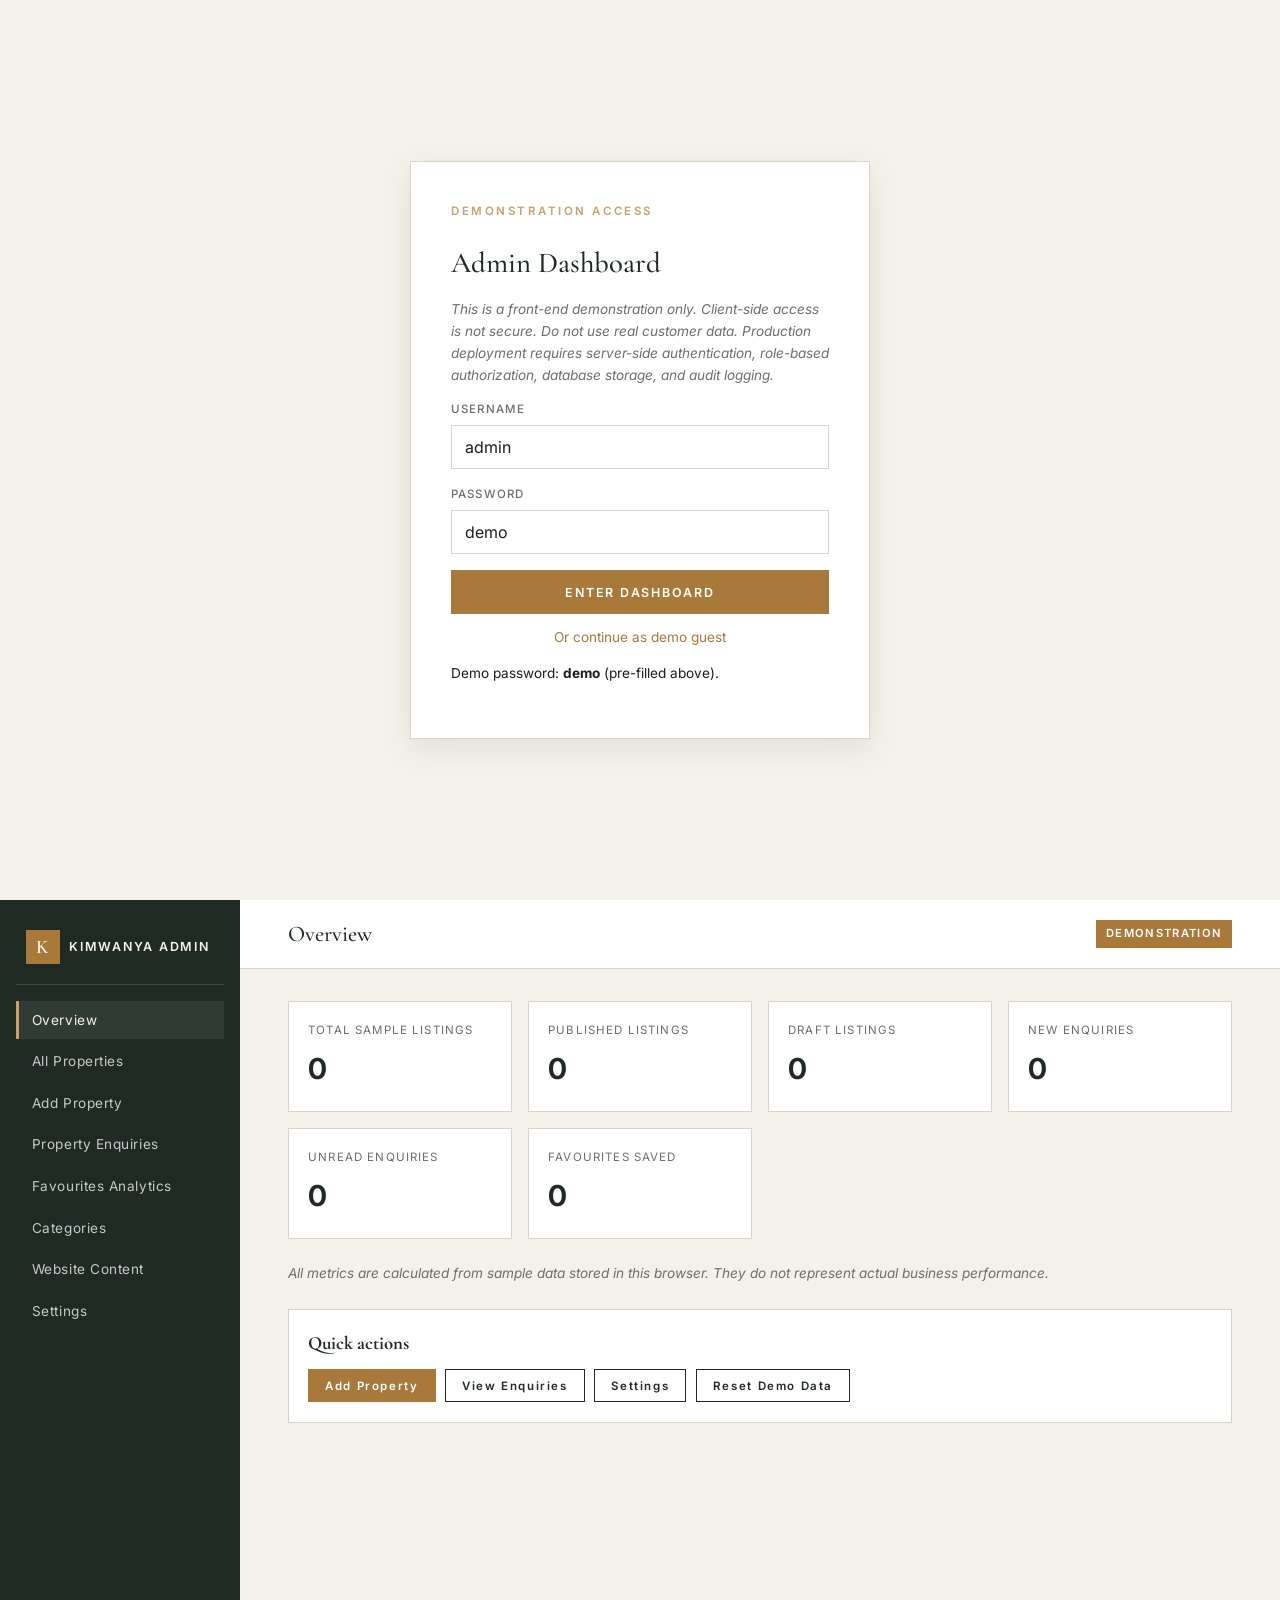
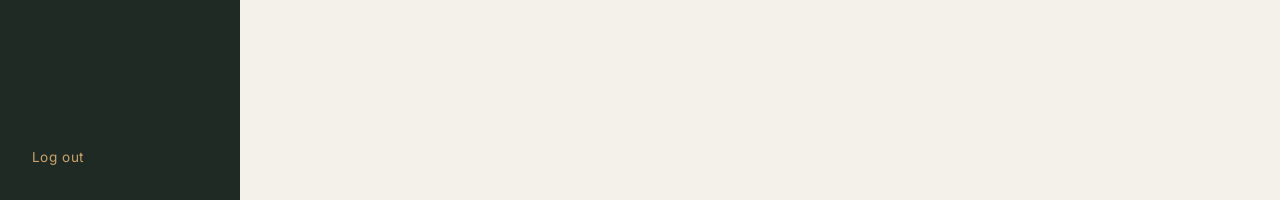
==== admin.html @ f90fd6a0 "Initial commit: Kimwanya Enterprises real estate website and admin dashboard" ====
<!DOCTYPE html>
<html lang="en">
<head>
<meta charset="UTF-8">
<meta name="viewport" content="width=device-width, initial-scale=1.0">
<title>Admin Dashboard | Kimwanya Enterprises (Demo)</title>
<meta name="robots" content="noindex">
<link rel="preconnect" href="https://fonts.googleapis.com">
<link rel="preconnect" href="https://fonts.gstatic.com" crossorigin>
<link href="https://fonts.googleapis.com/css2?family=Cormorant+Garamond:wght@400;500;600;700&family=Inter:wght@300;400;500;600;700&display=swap" rel="stylesheet">
<link rel="stylesheet" href="css/style.css">
<link rel="stylesheet" href="css/admin.css">
</head>
<body class="admin-body">

<!-- LOGIN -->
<div class="login-screen" id="loginScreen" hidden>
  <div class="login-card">
    <p class="eyebrow">DEMONSTRATION ACCESS</p>
    <h1 class="section-title" style="font-size:1.8rem">Admin Dashboard</h1>
    <p class="note">This is a front-end demonstration only. Client-side access is not secure. Do not use real customer data. Production deployment requires server-side authentication, role-based authorization, database storage, and audit logging.</p>
    <div class="field"><label for="loginUser">Username</label><input type="text" id="loginUser" value="admin"></div>
    <div class="field"><label for="loginPass">Password</label><input type="text" id="loginPass" value="demo"></div>
    <button class="btn btn-primary" id="loginBtn" style="width:100%">ENTER DASHBOARD</button>
    <p style="margin-top:0.8rem;text-align:center;font-size:0.85rem">
      <a href="#" id="guestLink" style="color:var(--color-bronze)">Or continue as demo guest</a>
    </p>
    <p class="form-feedback" id="loginFeedback">Demo password: <strong>demo</strong> (pre-filled above).</p>
  </div>
</div>

<!-- DASHBOARD -->
<div class="dashboard" id="dashboard">
  <aside class="sidebar" id="sidebar">
    <div class="sidebar-brand">
      <span class="brand-mark">K</span>
      <span class="brand-name">KIMWANYA ADMIN</span>
    </div>
    <nav class="sidebar-nav">
      <button class="side-link active" data-section="overview">Overview</button>
      <button class="side-link" data-section="properties">All Properties</button>
      <button class="side-link" data-section="addproperty">Add Property</button>
      <button class="side-link" data-section="enquiries">Property Enquiries</button>
      <button class="side-link" data-section="favourites">Favourites Analytics</button>
      <button class="side-link" data-section="categories">Categories</button>
      <button class="side-link" data-section="content">Website Content</button>
      <button class="side-link" data-section="settings">Settings</button>
    </nav>
    <button class="side-link side-logout" id="logoutBtn">Log out</button>
  </aside>

  <div class="dash-main">
    <header class="dash-header">
      <button class="nav-toggle" id="sideToggle" aria-label="Toggle sidebar"><span></span><span></span><span></span></button>
      <h2 id="sectionTitle">Overview</h2>
      <span class="demo-badge">DEMONSTRATION</span>
    </header>

    <div class="dash-content">
      <!-- OVERVIEW -->
      <section class="dash-section" id="sec-overview">
        <div class="metrics-grid">
          <div class="metric"><span class="metric-label">Total Sample Listings</span><span class="metric-value" id="mTotal">0</span></div>
          <div class="metric"><span class="metric-label">Published Listings</span><span class="metric-value" id="mPublished">0</span></div>
          <div class="metric"><span class="metric-label">Draft Listings</span><span class="metric-value" id="mDraft">0</span></div>
          <div class="metric"><span class="metric-label">New Enquiries</span><span class="metric-value" id="mNew">0</span></div>
          <div class="metric"><span class="metric-label">Unread Enquiries</span><span class="metric-value" id="mUnread">0</span></div>
          <div class="metric"><span class="metric-label">Favourites Saved</span><span class="metric-value" id="mFavs">0</span></div>
        </div>
        <p class="note" style="margin-top:1.5rem">All metrics are calculated from sample data stored in this browser. They do not represent actual business performance.</p>
        <div class="card" style="margin-top:1.5rem;padding:1.2rem">
          <h3 style="font-family:var(--font-serif);color:var(--color-midnight);margin:0 0 .6rem">Quick actions</h3>
          <div style="display:flex;gap:.6rem;flex-wrap:wrap">
            <button class="btn btn-primary btn-sm" data-goto="addproperty">Add Property</button>
            <button class="btn btn-outline btn-sm" data-goto="enquiries">View Enquiries</button>
            <button class="btn btn-outline btn-sm" data-goto="settings">Settings</button>
            <button class="btn btn-outline btn-sm" id="resetDataBtn">Reset Demo Data</button>
          </div>
        </div>
      </section>

      <!-- ALL PROPERTIES -->
      <section class="dash-section" id="sec-properties" hidden>
        <div class="toolbar">
          <input type="text" id="propSearch" placeholder="Search properties...">
          <select id="propFilterStatus"><option value="">All statuses</option><option value="published">Published</option><option value="draft">Draft</option></select>
          <select id="propFilterCat"><option value="">All categories</option></select>
          <button class="btn btn-outline btn-sm" id="exportPropsBtn">EXPORT CSV</button>
        </div>
        <div class="table-wrap">
          <table class="dash-table" id="propsTable">
            <thead><tr>
              <th>Ref</th><th>Title</th><th>Category</th><th>Location</th><th>Price</th><th>Status</th><th>Availability</th><th>Actions</th>
            </tr></thead>
            <tbody></tbody>
          </table>
        </div>
      </section>

      <!-- ADD/EDIT PROPERTY -->
      <section class="dash-section" id="sec-addproperty" hidden>
        <form id="propertyForm" class="form-card" novalidate>
          <input type="hidden" id="pfId">
          <h3 id="formTitle" style="font-family:var(--font-serif);color:var(--color-midnight);margin:0 0 1rem">Add Property</h3>
          <div class="form-grid">
            <div class="field"><label for="pfTitle">Title *</label><input type="text" id="pfTitle" required></div>
            <div class="field"><label for="pfRef">Reference *</label><input type="text" id="pfRef" required placeholder="KE-2024-XXX"></div>
            <div class="field"><label for="pfCategory">Category *</label>
              <select id="pfCategory" required></select></div>
            <div class="field"><label for="pfTransaction">Transaction *</label>
              <select id="pfTransaction" required>
                <option>For Sale</option><option>For Rent</option><option>Land for Sale</option><option>Commercial Property</option>
              </select></div>
            <div class="field"><label for="pfLocation">Location *</label><input type="text" id="pfLocation" required></div>
            <div class="field"><label for="pfPrice">Price (KSh) *</label><input type="number" id="pfPrice" required min="0"></div>
            <div class="field"><label for="pfBedrooms">Bedrooms</label><input type="number" id="pfBedrooms" min="0"></div>
            <div class="field"><label for="pfBathrooms">Bathrooms</label><input type="number" id="pfBathrooms" min="0"></div>
            <div class="field"><label for="pfLand">Land size</label><input type="text" id="pfLand" placeholder="e.g. 1/8 acre"></div>
            <div class="field"><label for="pfBuilt">Built-up area</label><input type="text" id="pfBuilt" placeholder="e.g. 120 sqm"></div>
            <div class="field"><label for="pfAvailability">Availability *</label>
              <select id="pfAvailability" required>
                <option>Available</option><option>Sold</option><option>Rented</option><option>Reserved</option>
              </select></div>
            <div class="field"><label for="pfStatus">Status *</label>
              <select id="pfStatus" required>
                <option value="published">Published</option><option value="draft">Draft</option>
              </select></div>
          </div>
          <div class="field"><label for="pfDesc">Description *</label><textarea id="pfDesc" rows="4" required></textarea></div>
          <div class="field"><label for="pfAmenities">Amenities (comma separated)</label><input type="text" id="pfAmenities" placeholder="Parking, Water, Electricity"></div>
          <div class="field"><label for="pfImages">Image URLs (one per line)</label><textarea id="pfImages" rows="3" placeholder="assets/images/img_3.jpg"></textarea></div>
          <div class="field"><label><input type="checkbox" id="pfFeatured"> Featured listing</label></div>
          <div class="field"><label><input type="checkbox" id="pfSample" checked> Sample listing (illustrative)</label></div>
          <div style="display:flex;gap:.6rem;margin-top:1rem">
            <button type="submit" class="btn btn-primary" id="pfSubmit">SAVE PROPERTY</button>
            <button type="button" class="btn btn-outline" id="pfReset">CLEAR</button>
          </div>
          <p class="form-feedback" id="pfFeedback"></p>
        </form>
      </section>

      <!-- ENQUIRIES -->
      <section class="dash-section" id="sec-enquiries" hidden>
        <div class="toolbar">
          <input type="text" id="enqSearch" placeholder="Search enquiries...">
          <select id="enqFilterStatus"><option value="">All statuses</option><option>New</option><option>Contacted</option><option>Follow-up Required</option><option>Closed</option></select>
          <button class="btn btn-outline btn-sm" id="exportEnqBtn">EXPORT CSV</button>
        </div>
        <div class="table-wrap">
          <table class="dash-table" id="enqTable">
            <thead><tr>
              <th>ID</th><th>Name</th><th>Phone</th><th>Email</th><th>Property Ref</th><th>Date</th><th>Status</th><th>Actions</th>
            </tr></thead>
            <tbody></tbody>
          </table>
        </div>
        <div id="enqDetail" class="card" style="padding:1.2rem;margin-top:1.5rem" hidden></div>
      </section>

      <!-- FAVOURITES ANALYTICS -->
      <section class="dash-section" id="sec-favourites" hidden>
        <div class="metrics-grid">
          <div class="metric"><span class="metric-label">Total Favourites</span><span class="metric-value" id="fTotal">0</span></div>
        </div>
        <div class="table-wrap" style="margin-top:1.5rem">
          <table class="dash-table" id="favTable">
            <thead><tr><th>Property Ref</th><th>Title</th><th>Times Saved</th></tr></thead>
            <tbody></tbody>
          </table>
        </div>
        <p class="note" style="margin-top:1rem">Favourites are stored per browser and are not user-attributed in this demonstration.</p>
      </section>

      <!-- CATEGORIES -->
      <section class="dash-section" id="sec-categories" hidden>
        <form id="catForm" class="form-card" style="max-width:500px">
          <div class="field"><label for="catName">New category name</label><input type="text" id="catName" required></div>
          <button type="submit" class="btn btn-primary btn-sm">ADD CATEGORY</button>
        </form>
        <div class="table-wrap" style="margin-top:1.5rem">
          <table class="dash-table" id="catTable">
            <thead><tr><th>Name</th><th>Actions</th></tr></thead>
            <tbody></tbody>
          </table>
        </div>
      </section>

      <!-- CONTENT -->
      <section class="dash-section" id="sec-content" hidden>
        <form id="contentForm" class="form-card">
          <div class="field"><label for="cHeroHeadline">Homepage headline</label><input type="text" id="cHeroHeadline"></div>
          <div class="field"><label for="cHeroDesc">Homepage description</label><textarea id="cHeroDesc" rows="3"></textarea></div>
          <div class="field"><label for="cAboutTitle">About title</label><input type="text" id="cAboutTitle"></div>
          <div class="field"><label for="cAboutText">About text</label><textarea id="cAboutText" rows="4"></textarea></div>
          <div class="field"><label for="cContactText">Contact text</label><textarea id="cContactText" rows="3"></textarea></div>
          <div class="field"><label for="cFooterText">Footer text</label><input type="text" id="cFooterText"></div>
          <div class="field"><label for="cAnnounce">Announcement bar</label><input type="text" id="cAnnounce"></div>
          <button type="submit" class="btn btn-primary btn-sm">SAVE CONTENT</button>
          <p class="form-feedback" id="contentFeedback"></p>
        </form>
      </section>

      <!-- SETTINGS -->
      <section class="dash-section" id="sec-settings" hidden>
        <form id="settingsForm" class="form-card">
          <div class="field"><label for="sBusinessName">Business display name</label><input type="text" id="sBusinessName"></div>
          <div class="field"><label for="sLocation">Location</label><input type="text" id="sLocation"></div>
          <div class="field"><label for="sCurrency">Currency</label><input type="text" id="sCurrency"></div>
          <div class="field"><label for="sPhone">Phone placeholder</label><input type="text" id="sPhone"></div>
          <div class="field"><label for="sEmail">Email placeholder</label><input type="text" id="sEmail"></div>
          <div class="field"><label for="sTheme">Theme preference</label>
            <select id="sTheme"><option value="light">Light</option><option value="dark">Dark (placeholder)</option></select></div>
          <button type="submit" class="btn btn-primary btn-sm">SAVE SETTINGS</button>
          <p class="form-feedback" id="settingsFeedback"></p>
        </form>
        <p class="note" style="margin-top:1rem">These settings apply only to this demonstration.</p>
      </section>
    </div>
  </div>
</div>

<script src="js/data.js"></script>
<script src="js/admin.js"></script>
</body>
</html>
---- css/style.css ----
:root {
  --color-midnight: #1F2A24;
  --color-midnight-2: #2A3630;
  --color-ivory: #F4F1EA;
  --color-white: #FFFFFF;
  --color-bronze: #A8793A;
  --color-bronze-soft: #C9A26B;
  --color-grey: #6B6F6C;
  --color-grey-light: #B8BDB9;
  --color-green: #2F6B4F;
  --color-text: #1C1C1C;
  --color-text-soft: #4A4A4A;
  --color-border: #D9D4C8;
  --color-border-dark: #2A3630;
  --font-serif: "Cormorant Garamond", Georgia, serif;
  --font-sans: "Inter", "Helvetica Neue", Arial, sans-serif;
  --radius: 2px;
  --shadow: 0 10px 30px rgba(20, 30, 24, 0.08);
  --shadow-sm: 0 4px 14px rgba(20, 30, 24, 0.06);
  --maxw: 1280px;
  --gutter: clamp(1.25rem, 4vw, 3rem);
}

* { box-sizing: border-box; }
html { scroll-behavior: smooth; }
body {
  margin: 0;
  font-family: var(--font-sans);
  color: var(--color-text);
  background: var(--color-white);
  line-height: 1.6;
  font-size: 16px;
  -webkit-font-smoothing: antialiased;
}
img { max-width: 100%; display: block; height: auto; }
a { color: inherit; text-decoration: none; }
button { font-family: inherit; cursor: pointer; }
input, select, textarea { font-family: inherit; font-size: 1rem; }

.container { max-width: var(--maxw); margin: 0 auto; padding: 0 var(--gutter); }
.narrow { max-width: 820px; }
.sr-only { position: absolute; width:1px; height:1px; overflow:hidden; clip:rect(0,0,0,0); }

/* Announcement */
.announce {
  background: var(--color-midnight);
  color: var(--color-ivory);
  text-align: center;
  font-size: 0.75rem;
  letter-spacing: 0.18em;
  padding: 0.6rem 1rem;
  font-weight: 500;
}

/* Header */
.site-header {
  position: sticky; top: 0; z-index: 50;
  background: rgba(255,255,255,0.92);
  backdrop-filter: blur(8px);
  border-bottom: 1px solid var(--color-border);
}
.header-inner {
  display: flex; align-items: center; justify-content: space-between;
  gap: 1.5rem; padding-top: 1rem; padding-bottom: 1rem;
}
.brand { display: flex; align-items: center; gap: 0.6rem; }
.brand-mark {
  width: 34px; height: 34px; display: grid; place-items: center;
  background: var(--color-midnight); color: var(--color-ivory);
  font-family: var(--font-serif); font-size: 1.2rem; font-weight: 600;
}
.brand-name {
  font-family: var(--font-sans); font-size: 0.85rem; font-weight: 600;
  letter-spacing: 0.14em; color: var(--color-midnight);
}
.main-nav { display: flex; gap: 1.6rem; }
.main-nav a {
  font-size: 0.85rem; letter-spacing: 0.06em; color: var(--color-text-soft);
  transition: color .2s ease; position: relative;
}
.main-nav a:hover { color: var(--color-midnight); }
.cta-list {
  background: var(--color-midnight); color: var(--color-ivory);
  padding: 0.7rem 1.2rem; font-size: 0.75rem; letter-spacing: 0.14em; font-weight: 600;
  transition: background .2s ease;
}
.cta-list:hover { background: var(--color-bronze); }
.nav-toggle { display: none; background: none; border: none; padding: 0.5rem; }
.nav-toggle span { display: block; width: 22px; height: 2px; background: var(--color-midnight); margin: 4px 0; }

/* Hero */
.hero { position: relative; min-height: 78vh; overflow: hidden; }
.hero-media { position: absolute; inset: 0; }
.hero-media img { width: 100%; height: 100%; object-fit: cover; }
.hero-overlay {
  position: absolute; inset: 0;
  background: linear-gradient(180deg, rgba(20,30,24,0.25) 0%, rgba(20,30,24,0.65) 100%);
}
.hero-content {
  position: relative; z-index: 2; color: var(--color-ivory);
  padding-top: 9rem; padding-bottom: 6rem; max-width: 900px;
}
.eyebrow {
  font-size: 0.72rem; letter-spacing: 0.22em; font-weight: 600;
  color: var(--color-bronze-soft); margin: 0 0 1.2rem;
}
.hero-title {
  font-family: var(--font-serif); font-size: clamp(2.4rem, 5.5vw, 4.2rem);
  line-height: 1.05; margin: 0 0 1.2rem; font-weight: 500;
  color: var(--color-white);
}
.hero-sub { font-size: 1.05rem; max-width: 620px; color: rgba(255,255,255,0.85); margin: 0 0 2rem; }
.hero-ctas { display: flex; gap: 1rem; flex-wrap: wrap; }

/* Buttons */
.btn {
  display: inline-flex; align-items: center; justify-content: center;
  padding: 0.85rem 1.6rem; font-size: 0.78rem; letter-spacing: 0.14em; font-weight: 600;
  border: 1px solid transparent; transition: all .2s ease; text-align: center;
}
.btn-primary { background: var(--color-bronze); color: var(--color-white); border-color: var(--color-bronze); }
.btn-primary:hover { background: var(--color-midnight); border-color: var(--color-midnight); }
.btn-ghost { background: transparent; color: var(--color-white); border-color: rgba(255,255,255,0.6); }
.btn-ghost:hover { background: rgba(255,255,255,0.12); }
.btn-outline { background: transparent; color: var(--color-midnight); border-color: var(--color-midnight); }
.btn-outline:hover { background: var(--color-midnight); color: var(--color-ivory); }
.btn-sm { padding: 0.55rem 1rem; font-size: 0.72rem; }
.btn[disabled] { opacity: 0.5; pointer-events: none; }

/* Search */
.search-section { background: var(--color-ivory); padding: 3rem 0; margin-top: -3rem; position: relative; z-index: 3; }
.search-form {
  display: grid; grid-template-columns: repeat(auto-fit, minmax(220px, 1fr)); gap: 1rem;
  background: var(--color-white); padding: 1.8rem; box-shadow: var(--shadow);
}
.field { display: flex; flex-direction: column; gap: 0.4rem; }
.field label { font-size: 0.72rem; letter-spacing: 0.1em; color: var(--color-grey); font-weight: 500; text-transform: uppercase; }
.field input, .field select, .field textarea {
  padding: 0.7rem 0.8rem; border: 1px solid var(--color-border);
  background: var(--color-white); color: var(--color-text);
}
.field input:focus, .field select:focus, .field textarea:focus { outline: none; border-color: var(--color-midnight); }
.field.actions { display: flex; flex-direction: row; gap: 0.6rem; align-items: flex-end; }
.field.actions .btn { flex: 1; }

/* Sections */
.section { padding: 5rem 0; }
.section-alt { background: var(--color-ivory); }
.section-head {
  display: flex; justify-content: space-between; align-items: flex-end;
  gap: 2rem; margin-bottom: 2.5rem; flex-wrap: wrap;
}
.section-title {
  font-family: var(--font-serif); font-size: clamp(1.9rem, 3.5vw, 2.8rem);
  margin: 0.4rem 0 0; font-weight: 500; color: var(--color-midnight);
}
.section-lead { color: var(--color-text-soft); max-width: 620px; margin: 0.6rem 0 0; }
.results-count { font-size: 0.85rem; color: var(--color-grey); margin: 0 0 1.5rem; }

/* Editorial grid */
.editorial-grid {
  display: grid; grid-template-columns: 2fr 1fr 1fr; gap: 1.5rem;
}
.card {
  background: var(--color-white); border: 1px solid var(--color-border);
  display: flex; flex-direction: column; transition: transform .25s ease, box-shadow .25s ease;
}
.card:hover { transform: translateY(-3px); box-shadow: var(--shadow); }
.card-media { position: relative; overflow: hidden; aspect-ratio: 4/3; }
.card-media img { width: 100%; height: 100%; object-fit: cover; transition: transform .5s ease; }
.card:hover .card-media img { transform: scale(1.04); }
.card-badge {
  position: absolute; top: 0.8rem; left: 0.8rem;
  background: var(--color-midnight); color: var(--color-ivory);
  font-size: 0.68rem; letter-spacing: 0.12em; padding: 0.35rem 0.6rem; font-weight: 600;
}
.card-badge.sample { background: var(--color-bronze); }
.card-body { padding: 1.2rem; display: flex; flex-direction: column; gap: 0.6rem; flex: 1; }
.card-title { font-family: var(--font-serif); font-size: 1.3rem; margin: 0; color: var(--color-midnight); font-weight: 500; }
.card-loc { font-size: 0.85rem; color: var(--color-grey); }
.card-price { font-family: var(--font-sans); font-size: 1.15rem; font-weight: 700; color: var(--color-midnight); margin: 0.2rem 0; }
.card-meta { display: flex; gap: 1rem; font-size: 0.8rem; color: var(--color-text-soft); flex-wrap: wrap; }
.card-desc { font-size: 0.9rem; color: var(--color-text-soft); margin: 0.2rem 0; }
.card-ref { font-size: 0.72rem; color: var(--color-grey); letter-spacing: 0.08em; }
.card-actions { display: flex; gap: 0.6rem; margin-top: auto; padding-top: 0.8rem; flex-wrap: wrap; }
.card.featured-large { grid-column: span 2; grid-row: span 2; }
.card.featured-large .card-media { aspect-ratio: 16/10; }
.card.featured-large .card-title { font-size: 1.7rem; }

/* Land grid */
.land-grid { display: grid; grid-template-columns: repeat(3, 1fr); gap: 1.5rem; }
.land-card { background: var(--color-white); border: 1px solid var(--color-border); }
.land-card .card-media { aspect-ratio: 4/3; }
.land-specs { display: grid; grid-template-columns: 1fr 1fr; gap: 0.6rem; padding: 1rem 1.2rem; border-top: 1px solid var(--color-border); font-size: 0.85rem; }
.land-specs dt { color: var(--color-grey); font-size: 0.72rem; letter-spacing: 0.08em; text-transform: uppercase; }
.land-specs dd { margin: 0; font-weight: 500; color: var(--color-midnight); }

/* Rental grid */
.rental-grid { display: grid; grid-template-columns: repeat(3, 1fr); gap: 1.5rem; }

/* Compare */
.compare-bar { display: flex; gap: 0.6rem; flex-wrap: wrap; margin-bottom: 1.5rem; }
.compare-chip {
  display: inline-flex; align-items: center; gap: 0.5rem;
  background: var(--color-midnight); color: var(--color-ivory);
  padding: 0.5rem 0.8rem; font-size: 0.75rem; letter-spacing: 0.08em;
}
.compare-chip button { background: none; border: none; color: var(--color-ivory); font-size: 1rem; padding: 0; }
.compare-table-wrap { overflow-x: auto; }
.compare-table { width: 100%; border-collapse: collapse; background: var(--color-white); }
.compare-table th, .compare-table td { padding: 0.9rem 1rem; border: 1px solid var(--color-border); text-align: left; font-size: 0.9rem; vertical-align: top; }
.compare-table th { background: var(--color-ivory); color: var(--color-midnight); font-weight: 600; }
.compare-table td:first-child { font-weight: 600; color: var(--color-grey); width: 28%; }

/* Trust */
.trust-list { list-style: none; padding: 0; margin: 1.5rem 0; }
.trust-list li { padding: 0.9rem 0; border-bottom: 1px solid var(--color-border); }
.trust-list li strong { color: var(--color-midnight); }
.note { font-size: 0.85rem; color: var(--color-grey); font-style: italic; }

/* About two-col */
.two-col { display: grid; grid-template-columns: 1fr 1fr; gap: 3rem; align-items: center; }
.about-image img { width: 100%; aspect-ratio: 4/3; object-fit: cover; }

/* Contact */
.contact-placeholder { background: var(--color-ivory); padding: 1.2rem; border: 1px dashed var(--color-border); font-size: 0.9rem; }
.contact-placeholder p { margin: 0.3rem 0; }
.form-card { background: var(--color-white); padding: 1.8rem; border: 1px solid var(--color-border); box-shadow: var(--shadow-sm); }
.form-card .field { margin-bottom: 1rem; }
.form-card textarea { resize: vertical; }
.form-feedback { font-size: 0.85rem; margin-top: 0.8rem; min-height: 1.2rem; }
.form-feedback.success { color: var(--color-green); }
.form-feedback.error { color: #9B3A2A; }

/* Footer */
.site-footer { background: var(--color-midnight); color: var(--color-ivory); padding: 3rem 0 1.5rem; margin-top: 4rem; }
.footer-inner { display: flex; justify-content: space-between; gap: 2rem; flex-wrap: wrap; }
.footer-brand { color: var(--color-ivory); font-size: 1rem; margin: 0 0 0.4rem; }
.site-footer p { margin: 0.2rem 0; color: rgba(255,255,255,0.7); font-size: 0.9rem; }
.footer-links { display: flex; gap: 1.4rem; }
.footer-links a { color: rgba(255,255,255,0.8); font-size: 0.85rem; }
.footer-links a:hover { color: var(--color-bronze-soft); }
.footer-credit { margin-top: 2rem; padding-top: 1.2rem; border-top: 1px solid rgba(255,255,255,0.15); }
.footer-credit p { font-size: 0.78rem; color: rgba(255,255,255,0.5); }

/* Favourite button */
.fav-btn {
  background: none; border: 1px solid var(--color-border); padding: 0.5rem 0.8rem;
  font-size: 0.75rem; letter-spacing: 0.08em; color: var(--color-text-soft);
  transition: all .2s ease;
}
.fav-btn.active { background: var(--color-bronze); color: var(--color-white); border-color: var(--color-bronze); }
.fav-btn:hover { border-color: var(--color-midnight); }

/* Lightbox */
.lightbox {
  position: fixed; inset: 0; background: rgba(10,15,12,0.92); z-index: 100;
  display: flex; align-items: center; justify-content: center; padding: 2rem;
}
.lightbox[hidden] { display: none; }
.lightbox img { max-width: 90vw; max-height: 85vh; object-fit: contain; }
.lb-close, .lb-prev, .lb-next {
  position: absolute; background: none; border: none; color: var(--color-white);
  font-size: 2rem; padding: 1rem;
}
.lb-close { top: 1rem; right: 1rem; }
.lb-prev { left: 1rem; top: 50%; transform: translateY(-50%); }
.lb-next { right: 1rem; top: 50%; transform: translateY(-50%); }

/* Responsive */
@media (max-width: 900px) {
  .main-nav {
    position: fixed; top: 64px; left: 0; right: 0; background: var(--color-white);
    flex-direction: column; padding: 1rem var(--gutter); border-bottom: 1px solid var(--color-border);
    transform: translateY(-120%); transition: transform .25s ease; gap: 0.8rem; z-index: 49;
  }
  .main-nav.open { transform: translateY(0); }
  .nav-toggle { display: block; }
  .cta-list { display: none; }
  .search-form { grid-template-columns: repeat(2, 1fr); }
  .editorial-grid { grid-template-columns: 1fr 1fr; }
  .card.featured-large { grid-column: span 2; grid-row: auto; }
  .land-grid, .rental-grid { grid-template-columns: repeat(2, 1fr); }
  .two-col { grid-template-columns: 1fr; }
}
@media (max-width: 640px) {
  .main-nav {
    position: fixed; top: 64px; left: 0; right: 0; background: var(--color-white);
    flex-direction: column; padding: 1rem var(--gutter); border-bottom: 1px solid var(--color-border);
    transform: translateY(-120%); transition: transform .25s ease; gap: 0.8rem;
  }
  .main-nav.open { transform: translateY(0); }
  .nav-toggle { display: block; }
  .cta-list { display: none; }
  .search-form { grid-template-columns: 1fr; }
  .editorial-grid { grid-template-columns: 1fr; }
  .card.featured-large { grid-column: auto; }
  .land-grid, .rental-grid { grid-template-columns: 1fr; }
  .hero { min-height: 60vh; }
  .hero-content { padding-top: 6rem; }
}
@media (min-width: 1400px) {
  .hero-title { font-size: 4.6rem; }
}
---- css/admin.css ----
@import url('style.css');

body.admin-body { background: var(--color-ivory); overflow-x: hidden; }

.login-screen {
  min-height: 100vh; display: grid; place-items: center; padding: 2rem;
}
.login-card {
  background: var(--color-white); padding: 2.5rem; max-width: 460px; width: 100%;
  border: 1px solid var(--color-border); box-shadow: var(--shadow);
}
.login-card .field { margin-bottom: 1rem; }

.dashboard { display: grid; grid-template-columns: 240px 1fr; min-height: 100vh; }

.sidebar {
  background: var(--color-midnight); color: var(--color-ivory);
  padding: 1.5rem 1rem; display: flex; flex-direction: column; gap: 0.4rem;
  position: sticky; top: 0; height: 100vh; overflow-y: auto;
}
.sidebar-brand { display: flex; align-items: center; gap: 0.6rem; padding: 0.4rem 0.6rem 1.2rem; border-bottom: 1px solid rgba(255,255,255,0.12); margin-bottom: 0.6rem; }
.sidebar-brand .brand-mark { background: var(--color-bronze); }
.sidebar-brand .brand-name { color: var(--color-ivory); font-size: 0.78rem; }
.sidebar-nav { display: flex; flex-direction: column; gap: 0.2rem; flex: 1; }
.side-link {
  background: none; border: none; color: rgba(255,255,255,0.75);
  text-align: left; padding: 0.7rem 0.8rem; font-size: 0.85rem; letter-spacing: 0.04em;
  border-left: 3px solid transparent; transition: all .15s ease;
}
.side-link:hover { color: var(--color-ivory); background: rgba(255,255,255,0.06); }
.side-link.active { color: var(--color-ivory); border-left-color: var(--color-bronze-soft); background: rgba(255,255,255,0.08); }
.side-logout { margin-top: auto; color: var(--color-bronze-soft); }

.dash-main { display: flex; flex-direction: column; min-width: 0; }
.dash-header {
  background: var(--color-white); border-bottom: 1px solid var(--color-border);
  padding: 1rem var(--gutter); display: flex; align-items: center; gap: 1rem;
  position: sticky; top: 0; z-index: 10;
}
.dash-header h2 { font-family: var(--font-serif); font-size: 1.4rem; color: var(--color-midnight); margin: 0; flex: 1; font-weight: 500; }
.demo-badge { background: var(--color-bronze); color: #fff; font-size: 0.7rem; letter-spacing: 0.12em; padding: 0.3rem 0.6rem; font-weight: 600; }
.dash-content { padding: 2rem var(--gutter); }

.dash-section {  }
.metrics-grid { display: grid; grid-template-columns: repeat(auto-fit, minmax(180px, 1fr)); gap: 1rem; }
.metric { background: var(--color-white); border: 1px solid var(--color-border); padding: 1.2rem; }
.metric-label { display: block; font-size: 0.72rem; letter-spacing: 0.1em; color: var(--color-grey); text-transform: uppercase; margin-bottom: 0.4rem; }
.metric-value { font-size: 1.8rem; font-weight: 700; color: var(--color-midnight); font-family: var(--font-sans); }

.toolbar { display: flex; gap: 0.6rem; flex-wrap: wrap; margin-bottom: 1rem; align-items: center; }
.toolbar input, .toolbar select { padding: 0.6rem 0.8rem; border: 1px solid var(--color-border); background: var(--color-white); }

.table-wrap { overflow-x: auto; background: var(--color-white); border: 1px solid var(--color-border); }
.dash-table { width: 100%; border-collapse: collapse; font-size: 0.85rem; }
.dash-table th, .dash-table td { padding: 0.7rem 0.8rem; border-bottom: 1px solid var(--color-border); text-align: left; vertical-align: top; }
.dash-table th { background: var(--color-ivory); color: var(--color-midnight); font-weight: 600; font-size: 0.75rem; letter-spacing: 0.06em; text-transform: uppercase; }
.dash-table tbody tr:hover { background: #FAF8F3; }
.dash-table .actions { display: flex; gap: 0.4rem; flex-wrap: wrap; }

.form-grid { display: grid; grid-template-columns: repeat(2, 1fr); gap: 1rem; }
@media (max-width: 700px) { .form-grid { grid-template-columns: 1fr; } }

.nav-toggle { display: none; background: none; border: none; padding: 0.5rem; }
.nav-toggle span { display: block; width: 22px; height: 2px; background: var(--color-midnight); margin: 4px 0; }

@media (max-width: 820px) {
  .dashboard { grid-template-columns: 1fr; }
  .sidebar { position: fixed; top: 0; left: 0; bottom: 0; transform: translateX(-100%); transition: transform .25s ease; z-index: 40; width: 260px; }
  .sidebar.open { transform: translateX(0); }
  .nav-toggle { display: block; }
}
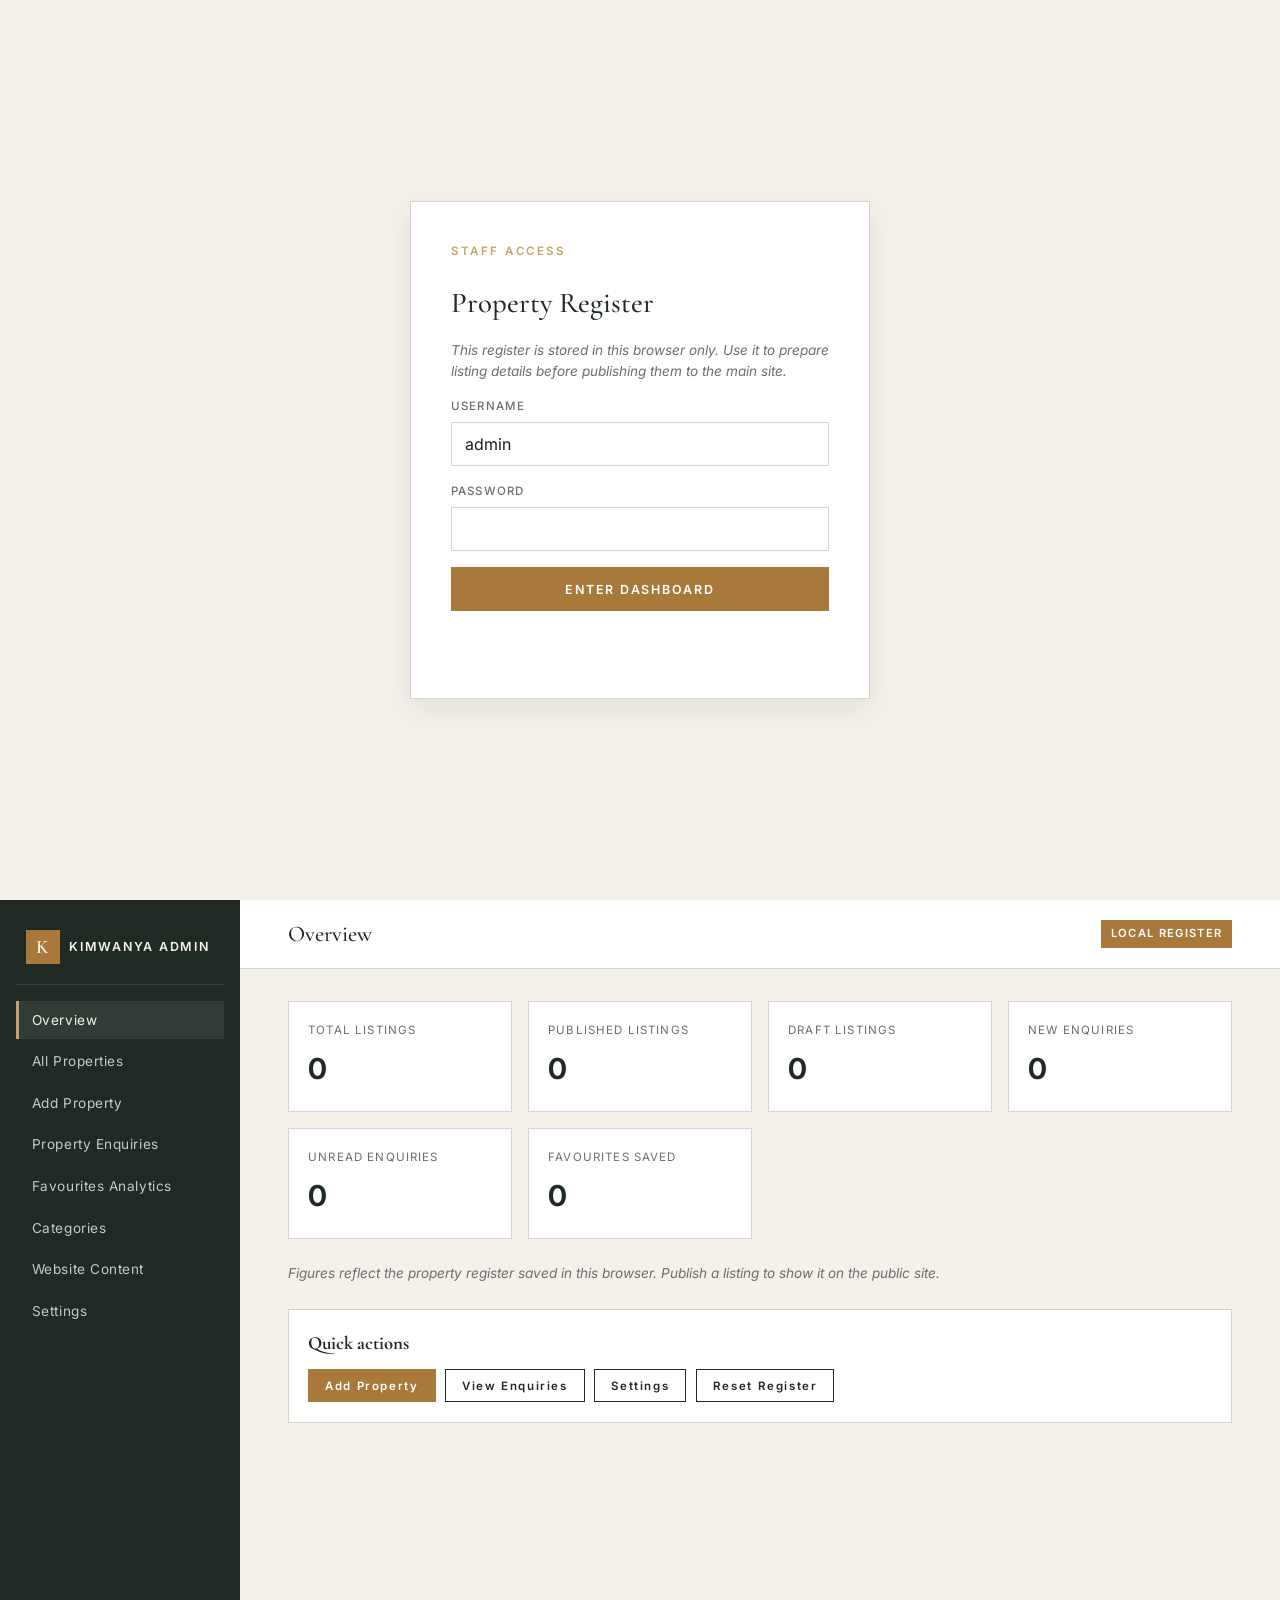
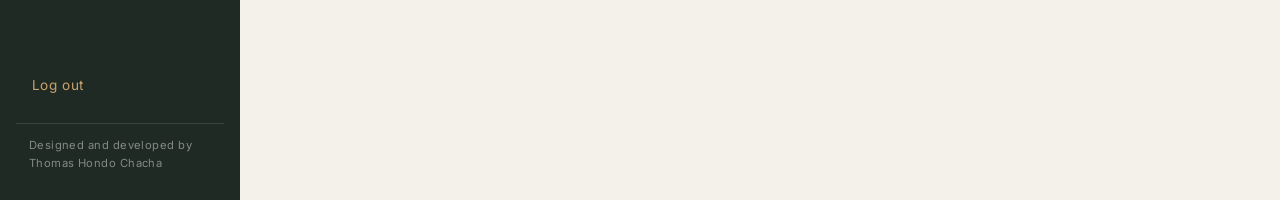
==== commit 7ac0c8d9: "Refine Kimwanya website content and presentation" ====
--- a/admin.html
+++ b/admin.html
@@ -3,7 +3,7 @@
 <head>
 <meta charset="UTF-8">
 <meta name="viewport" content="width=device-width, initial-scale=1.0">
-<title>Admin Dashboard | Kimwanya Enterprises (Demo)</title>
+<title>Property Register | Kimwanya Enterprises</title>
 <meta name="robots" content="noindex">
 <link rel="preconnect" href="https://fonts.googleapis.com">
 <link rel="preconnect" href="https://fonts.gstatic.com" crossorigin>
@@ -16,16 +16,15 @@
 <!-- LOGIN -->
 <div class="login-screen" id="loginScreen" hidden>
   <div class="login-card">
-    <p class="eyebrow">DEMONSTRATION ACCESS</p>
-    <h1 class="section-title" style="font-size:1.8rem">Admin Dashboard</h1>
-    <p class="note">This is a front-end demonstration only. Client-side access is not secure. Do not use real customer data. Production deployment requires server-side authentication, role-based authorization, database storage, and audit logging.</p>
+    <p class="eyebrow">STAFF ACCESS</p>
+    <h1 class="section-title" style="font-size:1.8rem">Property Register</h1>
+    <p class="note">This register is stored in this browser only. Use it to prepare listing details before publishing them to the main site.</p>
     <div class="field"><label for="loginUser">Username</label><input type="text" id="loginUser" value="admin"></div>
-    <div class="field"><label for="loginPass">Password</label><input type="text" id="loginPass" value="demo"></div>
+    <div class="field"><label for="loginPass">Password</label><input type="password" id="loginPass" autocomplete="current-password"></div>
     <button class="btn btn-primary" id="loginBtn" style="width:100%">ENTER DASHBOARD</button>
     <p style="margin-top:0.8rem;text-align:center;font-size:0.85rem">
-      <a href="#" id="guestLink" style="color:var(--color-bronze)">Or continue as demo guest</a>
     </p>
-    <p class="form-feedback" id="loginFeedback">Demo password: <strong>demo</strong> (pre-filled above).</p>
+    <p class="form-feedback" id="loginFeedback"></p>
   </div>
 </div>
 
@@ -47,34 +46,35 @@
       <button class="side-link" data-section="settings">Settings</button>
     </nav>
     <button class="side-link side-logout" id="logoutBtn">Log out</button>
+    <a class="side-credit" href="https://thomashondochacha.co.ke/" target="_blank" rel="noopener noreferrer">Designed and developed by Thomas Hondo Chacha</a>
   </aside>
 
   <div class="dash-main">
     <header class="dash-header">
       <button class="nav-toggle" id="sideToggle" aria-label="Toggle sidebar"><span></span><span></span><span></span></button>
       <h2 id="sectionTitle">Overview</h2>
-      <span class="demo-badge">DEMONSTRATION</span>
+      <span class="local-badge">LOCAL REGISTER</span>
     </header>
 
     <div class="dash-content">
       <!-- OVERVIEW -->
       <section class="dash-section" id="sec-overview">
         <div class="metrics-grid">
-          <div class="metric"><span class="metric-label">Total Sample Listings</span><span class="metric-value" id="mTotal">0</span></div>
+          <div class="metric"><span class="metric-label">Total Listings</span><span class="metric-value" id="mTotal">0</span></div>
           <div class="metric"><span class="metric-label">Published Listings</span><span class="metric-value" id="mPublished">0</span></div>
           <div class="metric"><span class="metric-label">Draft Listings</span><span class="metric-value" id="mDraft">0</span></div>
           <div class="metric"><span class="metric-label">New Enquiries</span><span class="metric-value" id="mNew">0</span></div>
           <div class="metric"><span class="metric-label">Unread Enquiries</span><span class="metric-value" id="mUnread">0</span></div>
           <div class="metric"><span class="metric-label">Favourites Saved</span><span class="metric-value" id="mFavs">0</span></div>
         </div>
-        <p class="note" style="margin-top:1.5rem">All metrics are calculated from sample data stored in this browser. They do not represent actual business performance.</p>
+        <p class="note" style="margin-top:1.5rem">Figures reflect the property register saved in this browser. Publish a listing to show it on the public site.</p>
         <div class="card" style="margin-top:1.5rem;padding:1.2rem">
           <h3 style="font-family:var(--font-serif);color:var(--color-midnight);margin:0 0 .6rem">Quick actions</h3>
           <div style="display:flex;gap:.6rem;flex-wrap:wrap">
             <button class="btn btn-primary btn-sm" data-goto="addproperty">Add Property</button>
             <button class="btn btn-outline btn-sm" data-goto="enquiries">View Enquiries</button>
             <button class="btn btn-outline btn-sm" data-goto="settings">Settings</button>
-            <button class="btn btn-outline btn-sm" id="resetDataBtn">Reset Demo Data</button>
+            <button class="btn btn-outline btn-sm" id="resetDataBtn">Reset Register</button>
           </div>
         </div>
       </section>
@@ -130,7 +130,7 @@
           <div class="field"><label for="pfAmenities">Amenities (comma separated)</label><input type="text" id="pfAmenities" placeholder="Parking, Water, Electricity"></div>
           <div class="field"><label for="pfImages">Image URLs (one per line)</label><textarea id="pfImages" rows="3" placeholder="assets/images/img_3.jpg"></textarea></div>
           <div class="field"><label><input type="checkbox" id="pfFeatured"> Featured listing</label></div>
-          <div class="field"><label><input type="checkbox" id="pfSample" checked> Sample listing (illustrative)</label></div>
+          <div class="field"><label><input type="checkbox" id="pfSample"> Indicative listing</label></div>
           <div style="display:flex;gap:.6rem;margin-top:1rem">
             <button type="submit" class="btn btn-primary" id="pfSubmit">SAVE PROPERTY</button>
             <button type="button" class="btn btn-outline" id="pfReset">CLEAR</button>
@@ -168,7 +168,7 @@
             <tbody></tbody>
           </table>
         </div>
-        <p class="note" style="margin-top:1rem">Favourites are stored per browser and are not user-attributed in this demonstration.</p>
+        <p class="note" style="margin-top:1rem">Favourites are stored per browser and are not linked to individual visitors.</p>
       </section>
 
       <!-- CATEGORIES -->
@@ -206,14 +206,19 @@
           <div class="field"><label for="sBusinessName">Business display name</label><input type="text" id="sBusinessName"></div>
           <div class="field"><label for="sLocation">Location</label><input type="text" id="sLocation"></div>
           <div class="field"><label for="sCurrency">Currency</label><input type="text" id="sCurrency"></div>
-          <div class="field"><label for="sPhone">Phone placeholder</label><input type="text" id="sPhone"></div>
-          <div class="field"><label for="sEmail">Email placeholder</label><input type="text" id="sEmail"></div>
+          <div class="field"><label for="sPhone">Phone</label><input type="text" id="sPhone"></div>
+          <div class="field"><label for="sEmail">Email</label><input type="text" id="sEmail"></div>
+          <div class="field"><label for="sAddress">Physical address (Migori)</label><input type="text" id="sAddress"></div>
+          <div class="field"><label for="sKehancha">Kehancha branch address</label><input type="text" id="sKehancha"></div>
+          <div class="field"><label for="sLandmark">Landmark</label><input type="text" id="sLandmark"></div>
+          <div class="field"><label for="sOffices">Offices</label><input type="text" id="sOffices"></div>
+          <div class="field"><label for="sFacebook">Facebook URL</label><input type="text" id="sFacebook"></div>
           <div class="field"><label for="sTheme">Theme preference</label>
-            <select id="sTheme"><option value="light">Light</option><option value="dark">Dark (placeholder)</option></select></div>
+            <select id="sTheme"><option value="light">Light</option><option value="dark">Dark</option></select></div>
           <button type="submit" class="btn btn-primary btn-sm">SAVE SETTINGS</button>
           <p class="form-feedback" id="settingsFeedback"></p>
         </form>
-        <p class="note" style="margin-top:1rem">These settings apply only to this demonstration.</p>
+        <p class="note" style="margin-top:1rem">These settings apply to this browser register.</p>
       </section>
     </div>
   </div>
--- a/css/style.css
+++ b/css/style.css
@@ -22,7 +22,7 @@
 }
 
 * { box-sizing: border-box; }
-html { scroll-behavior: smooth; }
+html { scroll-behavior: smooth; scroll-padding-top: 24px; }
 body {
   margin: 0;
   font-family: var(--font-sans);
@@ -174,7 +174,6 @@
   background: var(--color-midnight); color: var(--color-ivory);
   font-size: 0.68rem; letter-spacing: 0.12em; padding: 0.35rem 0.6rem; font-weight: 600;
 }
-.card-badge.sample { background: var(--color-bronze); }
 .card-body { padding: 1.2rem; display: flex; flex-direction: column; gap: 0.6rem; flex: 1; }
 .card-title { font-family: var(--font-serif); font-size: 1.3rem; margin: 0; color: var(--color-midnight); font-weight: 500; }
 .card-loc { font-size: 0.85rem; color: var(--color-grey); }
@@ -222,9 +221,18 @@
 .two-col { display: grid; grid-template-columns: 1fr 1fr; gap: 3rem; align-items: center; }
 .about-image img { width: 100%; aspect-ratio: 4/3; object-fit: cover; }
 
+/* Services */
+.services-grid { display: grid; grid-template-columns: repeat(3, 1fr); gap: 1.5rem; }
+.service-card { background: var(--color-white); border: 1px solid var(--color-border); padding: 1.8rem; display: flex; flex-direction: column; gap: 0.6rem; }
+.service-index { font-family: var(--font-serif); font-size: 1.6rem; color: var(--color-bronze); line-height: 1; }
+.service-card h3 { font-family: var(--font-serif); font-size: 1.35rem; color: var(--color-midnight); margin: 0; font-weight: 500; }
+.service-card p { font-size: 0.92rem; color: var(--color-text-soft); margin: 0; }
+
 /* Contact */
-.contact-placeholder { background: var(--color-ivory); padding: 1.2rem; border: 1px dashed var(--color-border); font-size: 0.9rem; }
-.contact-placeholder p { margin: 0.3rem 0; }
+.contact-card { background: var(--color-ivory); padding: 1.2rem; border: 1px dashed var(--color-border); font-size: 0.9rem; }
+.contact-card p { margin: 0.3rem 0; }
+.contact-card a { color: var(--color-midnight); text-decoration: underline; text-underline-offset: 2px; }
+.contact-card a:hover { color: var(--color-bronze); }
 .form-card { background: var(--color-white); padding: 1.8rem; border: 1px solid var(--color-border); box-shadow: var(--shadow-sm); }
 .form-card .field { margin-bottom: 1rem; }
 .form-card textarea { resize: vertical; }
@@ -242,6 +250,8 @@
 .footer-links a:hover { color: var(--color-bronze-soft); }
 .footer-credit { margin-top: 2rem; padding-top: 1.2rem; border-top: 1px solid rgba(255,255,255,0.15); }
 .footer-credit p { font-size: 0.78rem; color: rgba(255,255,255,0.5); }
+.footer-credit a { color: var(--color-bronze-soft); text-decoration: none; border-bottom: 1px solid transparent; transition: border-color .2s ease, color .2s ease; }
+.footer-credit a:hover { color: var(--color-white); border-bottom-color: var(--color-bronze-soft); }
 
 /* Favourite button */
 .fav-btn {
@@ -272,24 +282,35 @@
   .main-nav {
     position: fixed; top: 64px; left: 0; right: 0; background: var(--color-white);
     flex-direction: column; padding: 1rem var(--gutter); border-bottom: 1px solid var(--color-border);
-    transform: translateY(-120%); transition: transform .25s ease; gap: 0.8rem; z-index: 49;
+    transform: translateY(-120%); opacity: 0; visibility: hidden; pointer-events: none;
+    transition: transform .25s ease, opacity .25s ease, visibility 0s linear .25s;
+    gap: 0.8rem; z-index: 49;
   }
-  .main-nav.open { transform: translateY(0); }
+  .main-nav.open {
+    transform: translateY(0); opacity: 1; visibility: visible; pointer-events: auto;
+    transition: transform .25s ease, opacity .25s ease, visibility 0s;
+  }
   .nav-toggle { display: block; }
   .cta-list { display: none; }
   .search-form { grid-template-columns: repeat(2, 1fr); }
   .editorial-grid { grid-template-columns: 1fr 1fr; }
   .card.featured-large { grid-column: span 2; grid-row: auto; }
   .land-grid, .rental-grid { grid-template-columns: repeat(2, 1fr); }
+  .services-grid { grid-template-columns: 1fr; }
   .two-col { grid-template-columns: 1fr; }
 }
 @media (max-width: 640px) {
   .main-nav {
     position: fixed; top: 64px; left: 0; right: 0; background: var(--color-white);
     flex-direction: column; padding: 1rem var(--gutter); border-bottom: 1px solid var(--color-border);
-    transform: translateY(-120%); transition: transform .25s ease; gap: 0.8rem;
+    transform: translateY(-120%); opacity: 0; visibility: hidden; pointer-events: none;
+    transition: transform .25s ease, opacity .25s ease, visibility 0s linear .25s;
+    gap: 0.8rem;
   }
-  .main-nav.open { transform: translateY(0); }
+  .main-nav.open {
+    transform: translateY(0); opacity: 1; visibility: visible; pointer-events: auto;
+    transition: transform .25s ease, opacity .25s ease, visibility 0s;
+  }
   .nav-toggle { display: block; }
   .cta-list { display: none; }
   .search-form { grid-template-columns: 1fr; }
@@ -302,3 +323,88 @@
 @media (min-width: 1400px) {
   .hero-title { font-size: 4.6rem; }
 }
+
+/* Editorial enhancements */
+.hero-meta { display: flex; gap: 0.6rem; flex-wrap: wrap; margin-top: 2rem; }
+.hero-meta span {
+  border: 1px solid rgba(255,255,255,0.35);
+  padding: 0.45rem 0.85rem;
+  font-size: 0.72rem; letter-spacing: 0.08em;
+  color: rgba(255,255,255,0.9);
+}
+.work-grid { display: grid; grid-template-columns: repeat(3, 1fr); gap: 1.25rem; }
+.work-card {
+  position: relative; display: block; width: 100%; padding: 0;
+  border: 0; background: none; overflow: hidden; aspect-ratio: 4 / 5;
+}
+.work-card img { width: 100%; height: 100%; object-fit: cover; transition: transform .6s ease; }
+.work-card:hover img { transform: scale(1.04); }
+.work-caption {
+  position: absolute; left: 1rem; bottom: 1rem;
+  background: rgba(31,42,36,0.88); color: var(--color-ivory);
+  padding: 0.5rem 0.9rem; font-size: 0.72rem;
+  letter-spacing: 0.14em; text-transform: uppercase;
+}
+.process-grid { display: grid; grid-template-columns: repeat(3, 1fr); gap: 1.75rem; }
+.process-step { border-top: 1px solid var(--color-border); padding-top: 1.6rem; }
+.process-num {
+  font-family: var(--font-serif); font-size: 2.2rem; line-height: 1;
+  color: var(--color-bronze); display: block; margin-bottom: 0.8rem;
+}
+.process-step h3 { font-family: var(--font-serif); font-size: 1.5rem; margin: 0 0 0.6rem; font-weight: 600; }
+.office-grid { display: grid; grid-template-columns: repeat(2, 1fr); gap: 1.5rem; }
+.office-card {
+  background: var(--color-ivory); border: 1px solid var(--color-border);
+  padding: 2rem; transition: box-shadow .2s ease, transform .2s ease;
+}
+.office-card:hover { box-shadow: var(--shadow); transform: translateY(-2px); }
+.office-label { font-size: 0.7rem; letter-spacing: 0.18em; font-weight: 600; color: var(--color-bronze); }
+.office-card h3 { font-family: var(--font-serif); font-size: 1.8rem; margin: 0.6rem 0 0.8rem; font-weight: 600; }
+@media (max-width: 900px) {
+  .work-grid { grid-template-columns: repeat(2, 1fr); }
+  .process-grid, .office-grid { grid-template-columns: 1fr; }
+}
+@media (max-width: 640px) {
+  .work-grid { grid-template-columns: 1fr; }
+  .work-card { aspect-ratio: 16 / 11; }
+}
+
+/* Full-width landscape band */
+.scenery-band {
+  position: relative;
+  min-height: clamp(280px, 42vw, 520px);
+  overflow: hidden;
+  background: var(--color-midnight);
+}
+.scenery-band > img {
+  position: absolute; inset: 0;
+  width: 100%; height: 100%;
+  object-fit: cover; object-position: center;
+}
+.scenery-overlay {
+  position: relative; z-index: 1;
+  min-height: inherit;
+  display: flex; align-items: flex-end;
+  padding: 3rem 0;
+  background: linear-gradient(180deg, rgba(31,42,36,0.25), rgba(31,42,36,0.84));
+  color: var(--color-ivory);
+}
+.scenery-title {
+  font-family: var(--font-serif);
+  font-size: clamp(2rem, 4vw, 3.2rem);
+  line-height: 1.1;
+  margin: 0.6rem 0;
+  max-width: 40rem;
+}
+.scenery-note { max-width: 42rem; color: rgba(244,241,234,0.85); margin: 0; }
+
+/* Property views gallery */
+.gallery-grid { display: grid; grid-template-columns: repeat(2, 1fr); gap: 1.25rem; }
+.gallery-card {
+  position: relative; display: block; width: 100%; padding: 0;
+  border: 0; background: none; overflow: hidden; aspect-ratio: 4 / 3;
+}
+.gallery-card img { width: 100%; height: 100%; object-fit: cover; transition: transform .6s ease; }
+.gallery-card:hover img { transform: scale(1.03); }
+.gallery-hint { margin: 1rem 0 0; font-size: 0.85rem; color: var(--color-text-soft); }
+@media (max-width: 640px) { .gallery-grid { grid-template-columns: 1fr; } }
--- a/css/admin.css
+++ b/css/admin.css
@@ -30,6 +30,11 @@
 .side-link:hover { color: var(--color-ivory); background: rgba(255,255,255,0.06); }
 .side-link.active { color: var(--color-ivory); border-left-color: var(--color-bronze-soft); background: rgba(255,255,255,0.08); }
 .side-logout { margin-top: auto; color: var(--color-bronze-soft); }
+.side-credit {
+  display: block; padding: 0.8rem 0.8rem 0.2rem; font-size: 0.7rem; letter-spacing: 0.04em;
+  color: rgba(255,255,255,0.45); border-top: 1px solid rgba(255,255,255,0.12); margin-top: 0.8rem;
+}
+.side-credit:hover { color: var(--color-bronze-soft); }
 
 .dash-main { display: flex; flex-direction: column; min-width: 0; }
 .dash-header {
@@ -38,7 +43,7 @@
   position: sticky; top: 0; z-index: 10;
 }
 .dash-header h2 { font-family: var(--font-serif); font-size: 1.4rem; color: var(--color-midnight); margin: 0; flex: 1; font-weight: 500; }
-.demo-badge { background: var(--color-bronze); color: #fff; font-size: 0.7rem; letter-spacing: 0.12em; padding: 0.3rem 0.6rem; font-weight: 600; }
+.local-badge { background: var(--color-bronze); color: #fff; font-size: 0.7rem; letter-spacing: 0.12em; padding: 0.3rem 0.6rem; font-weight: 600; }
 .dash-content { padding: 2rem var(--gutter); }
 
 .dash-section {  }
